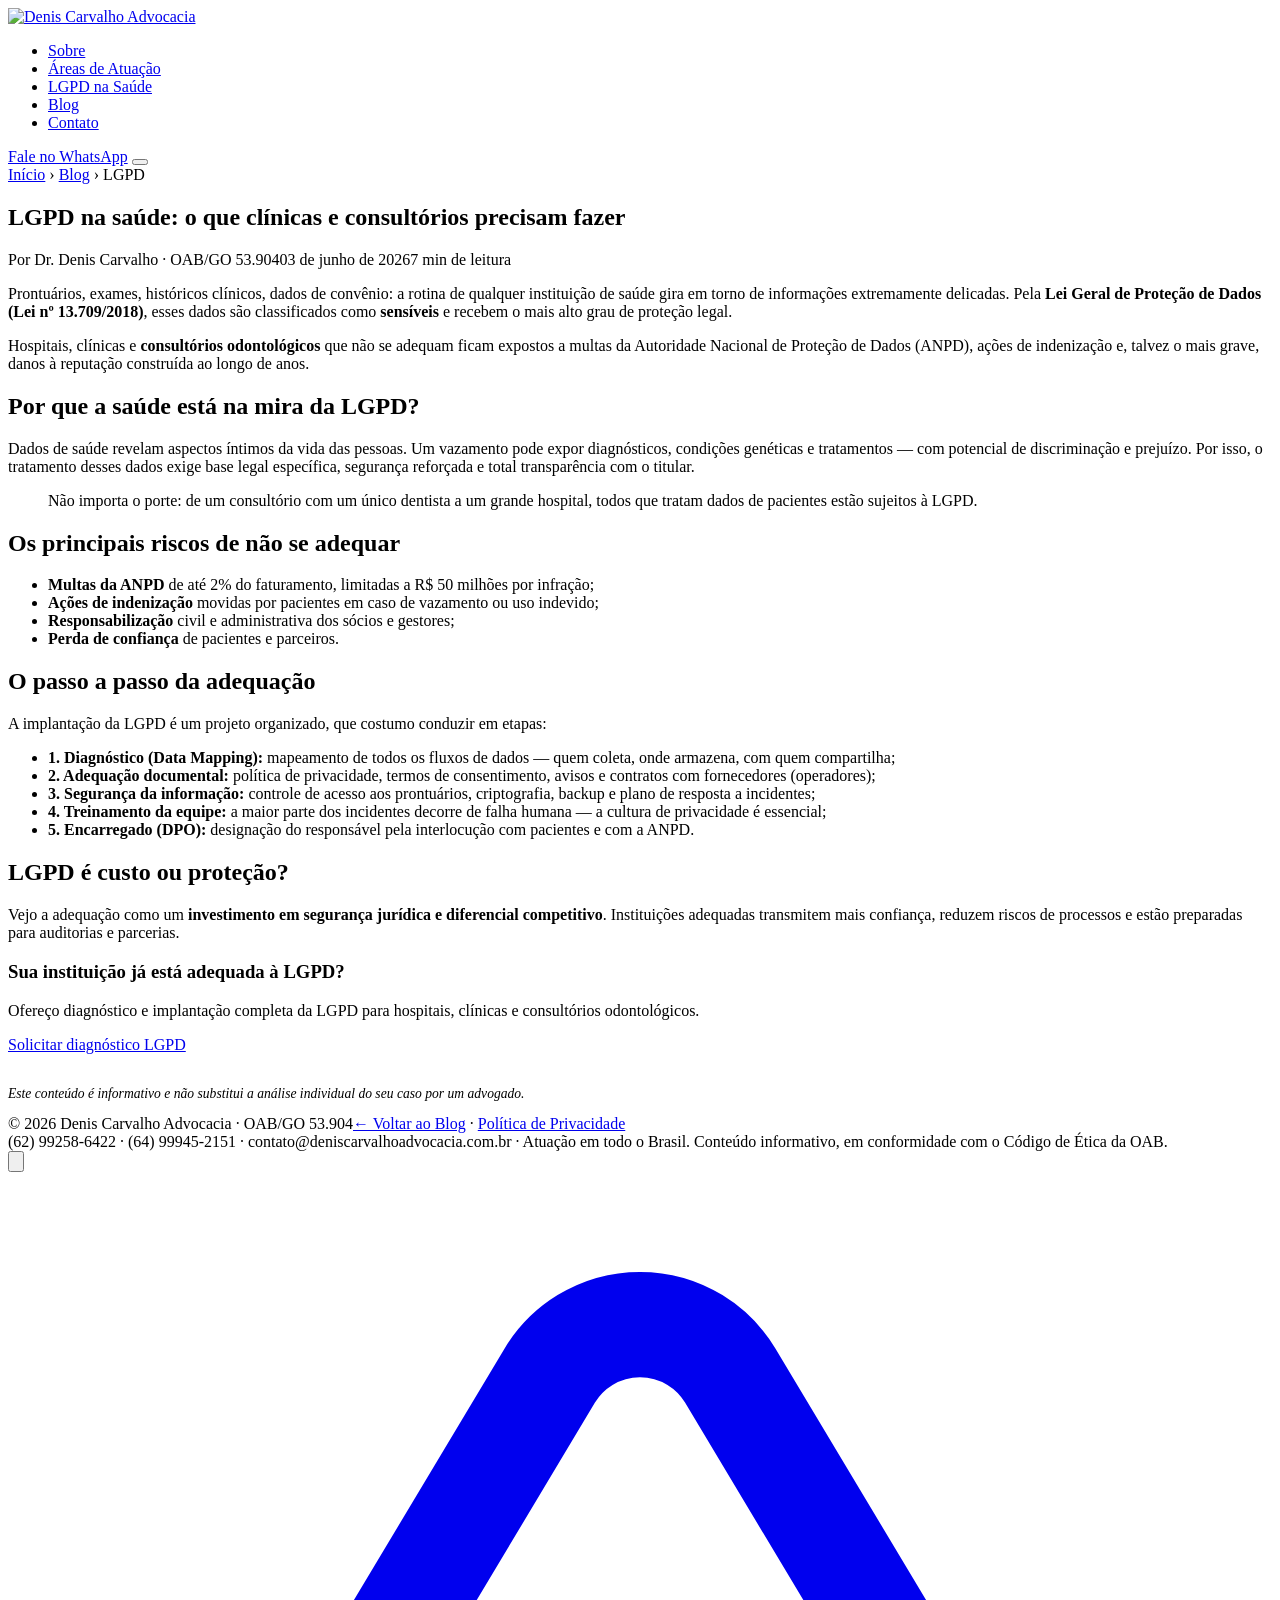
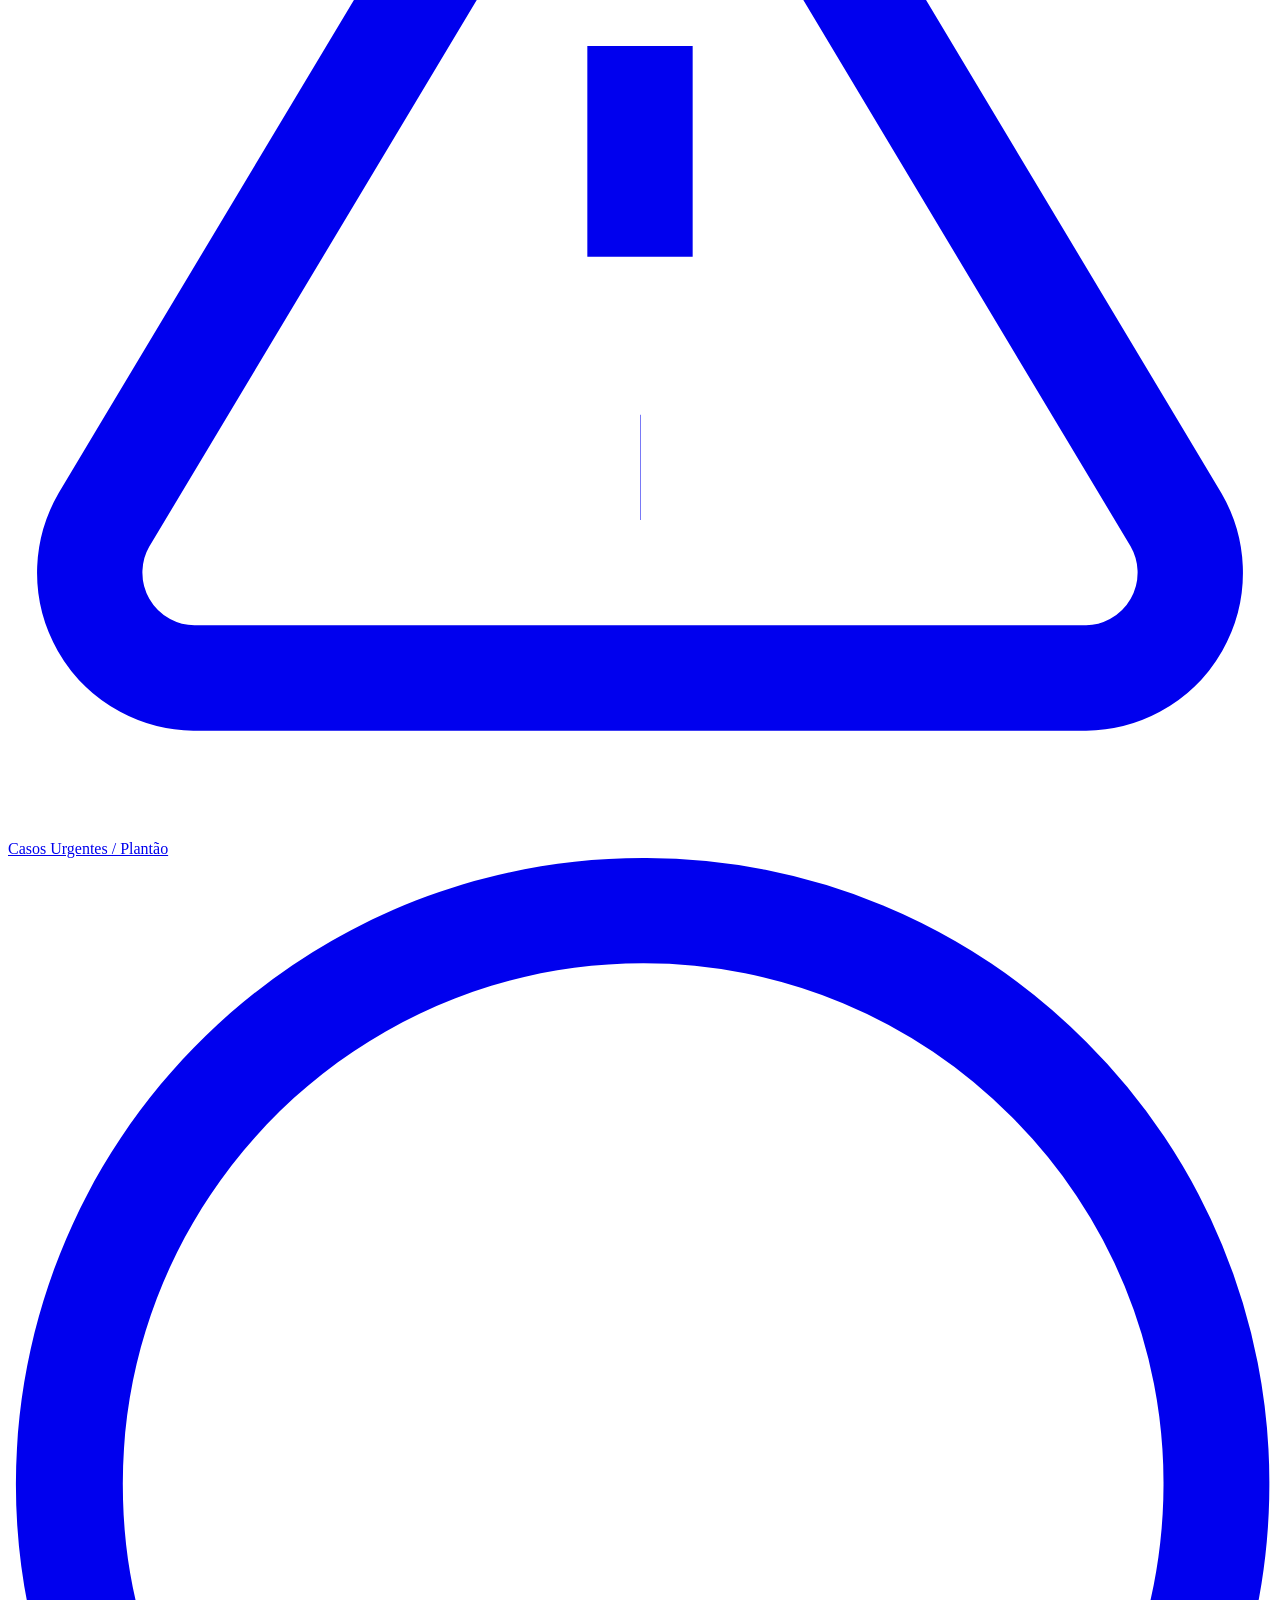
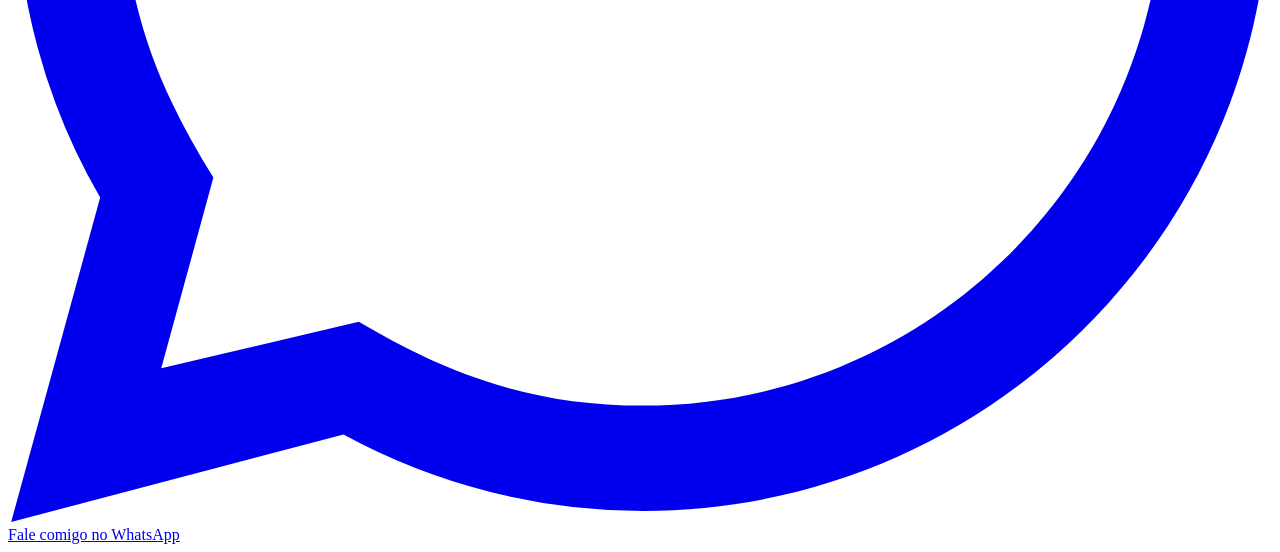
==== artigo-lgpd-saude.html @ 068c06c5 "Add files via upload" ====
<!DOCTYPE html>
<html lang="pt-BR">
<head>
<meta charset="UTF-8">
<meta name="viewport" content="width=device-width, initial-scale=1.0">
<title>LGPD na saúde: o que clínicas e consultórios precisam fazer | Denis Carvalho Advocacia</title>
<meta name="description" content="Guia prático de adequação à LGPD para clínicas, hospitais e consultórios odontológicos: dados sensíveis, riscos, multas da ANPD e o passo a passo da implantação.">
<link rel="icon" type="image/png" href="assets/img/logo.png">
<link rel="preconnect" href="https://fonts.googleapis.com">
<link rel="preconnect" href="https://fonts.gstatic.com" crossorigin>
<link href="https://fonts.googleapis.com/css2?family=Playfair+Display:wght@600;700;800&family=Inter:wght@400;500;600;700&display=swap" rel="stylesheet">
<link rel="stylesheet" href="assets/css/styles.css">
</head>
<body>

<header class="site-header" id="header">
  <div class="container nav">
    <a href="index.html" class="brand">
      <img src="assets/img/logo.png" alt="Denis Carvalho Advocacia">
    </a>
    <nav>
      <ul class="nav-links" id="navLinks">
        <li><a href="index.html#sobre">Sobre</a></li>
        <li><a href="index.html#atuacao">Áreas de Atuação</a></li>
        <li><a href="index.html#lgpd">LGPD na Saúde</a></li>
        <li><a href="blog.html">Blog</a></li>
        <li><a href="index.html#contato">Contato</a></li>
      </ul>
    </nav>
    <div class="nav-cta">
      <a href="https://wa.me/5562992586422?text=Ol%C3%A1%2C%20preciso%20de%20assessoria%20para%20uma%20quest%C3%A3o%20m%C3%A9dica%2C%20pode%20me%20ajudar%3F" target="_blank" rel="noopener" class="btn btn-gold"><span class="btn-text">Fale no WhatsApp</span></a>
      <button class="nav-toggle" id="navToggle" aria-label="Abrir menu"><span></span><span></span><span></span></button>
    </div>
  </div>
</header>

<section class="article-hero">
  <div class="container">
    <div class="crumbs"><a href="index.html">Início</a> › <a href="blog.html">Blog</a> › LGPD</div>
    <h1>LGPD na saúde: o que clínicas e consultórios precisam fazer</h1>
    <div class="meta"><span>Por Dr. Denis Carvalho · OAB/GO 53.904</span><span>03 de junho de 2026</span><span>7 min de leitura</span></div>
  </div>
</section>

<article class="article-body">
  <div class="container">
    <div class="wrap">
      <p>Prontuários, exames, históricos clínicos, dados de convênio: a rotina de qualquer instituição de saúde gira em torno de informações extremamente delicadas. Pela <strong>Lei Geral de Proteção de Dados (Lei nº 13.709/2018)</strong>, esses dados são classificados como <strong>sensíveis</strong> e recebem o mais alto grau de proteção legal.</p>
      <p>Hospitais, clínicas e <strong>consultórios odontológicos</strong> que não se adequam ficam expostos a multas da Autoridade Nacional de Proteção de Dados (ANPD), ações de indenização e, talvez o mais grave, danos à reputação construída ao longo de anos.</p>

      <h2>Por que a saúde está na mira da LGPD?</h2>
      <p>Dados de saúde revelam aspectos íntimos da vida das pessoas. Um vazamento pode expor diagnósticos, condições genéticas e tratamentos — com potencial de discriminação e prejuízo. Por isso, o tratamento desses dados exige base legal específica, segurança reforçada e total transparência com o titular.</p>

      <blockquote>Não importa o porte: de um consultório com um único dentista a um grande hospital, todos que tratam dados de pacientes estão sujeitos à LGPD.</blockquote>

      <h2>Os principais riscos de não se adequar</h2>
      <ul>
        <li><strong>Multas da ANPD</strong> de até 2% do faturamento, limitadas a R$ 50 milhões por infração;</li>
        <li><strong>Ações de indenização</strong> movidas por pacientes em caso de vazamento ou uso indevido;</li>
        <li><strong>Responsabilização</strong> civil e administrativa dos sócios e gestores;</li>
        <li><strong>Perda de confiança</strong> de pacientes e parceiros.</li>
      </ul>

      <h2>O passo a passo da adequação</h2>
      <p>A implantação da LGPD é um projeto organizado, que costumo conduzir em etapas:</p>
      <ul>
        <li><strong>1. Diagnóstico (Data Mapping):</strong> mapeamento de todos os fluxos de dados — quem coleta, onde armazena, com quem compartilha;</li>
        <li><strong>2. Adequação documental:</strong> política de privacidade, termos de consentimento, avisos e contratos com fornecedores (operadores);</li>
        <li><strong>3. Segurança da informação:</strong> controle de acesso aos prontuários, criptografia, backup e plano de resposta a incidentes;</li>
        <li><strong>4. Treinamento da equipe:</strong> a maior parte dos incidentes decorre de falha humana — a cultura de privacidade é essencial;</li>
        <li><strong>5. Encarregado (DPO):</strong> designação do responsável pela interlocução com pacientes e com a ANPD.</li>
      </ul>

      <h2>LGPD é custo ou proteção?</h2>
      <p>Vejo a adequação como um <strong>investimento em segurança jurídica e diferencial competitivo</strong>. Instituições adequadas transmitem mais confiança, reduzem riscos de processos e estão preparadas para auditorias e parcerias.</p>

      <div class="article-cta">
        <h3>Sua instituição já está adequada à LGPD?</h3>
        <p style="color:var(--muted)">Ofereço diagnóstico e implantação completa da LGPD para hospitais, clínicas e consultórios odontológicos.</p>
        <a href="https://wa.me/5562992586422?text=Ol%C3%A1%2C%20gostaria%20de%20um%20diagn%C3%B3stico%20de%20adequa%C3%A7%C3%A3o%20%C3%A0%20LGPD%20para%20minha%20institui%C3%A7%C3%A3o%20de%20sa%C3%BAde." target="_blank" rel="noopener" class="btn btn-gold">Solicitar diagnóstico LGPD</a>
      </div>

      <p style="margin-top:2rem;font-size:.85rem;color:var(--muted)"><em>Este conteúdo é informativo e não substitui a análise individual do seu caso por um advogado.</em></p>
    </div>
  </div>
</article>

<footer class="footer">
  <div class="container">
    <div class="footer-bottom" style="border:none"><div class="container" style="padding:0"><span>© 2026 Denis Carvalho Advocacia · OAB/GO 53.904</span><span><a href="blog.html">← Voltar ao Blog</a> · <a href="privacidade.html">Política de Privacidade</a></span></div></div>
  </div>
  <div class="disclaimer"><div class="container">(62) 99258-6422 · (64) 99945-2151 · contato@deniscarvalhoadvocacia.com.br · Atuação em todo o Brasil. Conteúdo informativo, em conformidade com o Código de Ética da OAB.</div></div>
</footer>

<div class="fab-stack">
  <button class="fab-totop" id="toTop" aria-label="Voltar ao topo"><svg viewBox="0 0 24 24" fill="none" stroke="currentColor" stroke-width="2.5"><path d="M18 15l-6-6-6 6"/></svg></button>
  <a href="https://wa.me/5562992586422?text=%F0%9F%9A%A8%20URGENTE%20-%20Preciso%20de%20atendimento%20imediato%20para%20um%20caso%20urgente%20(liminar%2Fplant%C3%A3o).%20Pode%20me%20ajudar%20agora%3F" target="_blank" rel="noopener" class="fab fab-urgent"><svg viewBox="0 0 24 24" fill="none" stroke="currentColor" stroke-width="2"><path d="M10.29 3.86L1.82 18a2 2 0 001.71 3h16.94a2 2 0 001.71-3L13.71 3.86a2 2 0 00-3.42 0z"/><path d="M12 9v4M12 17h.01"/></svg><span class="fab-label">Casos Urgentes / Plantão</span></a>
  <a href="https://wa.me/5562992586422?text=Ol%C3%A1%2C%20preciso%20de%20assessoria%20para%20uma%20quest%C3%A3o%20m%C3%A9dica%2C%20pode%20me%20ajudar%3F" target="_blank" rel="noopener" class="fab fab-whats"><svg viewBox="0 0 24 24" fill="currentColor"><path d="M.06 24l1.69-6.16a11.86 11.86 0 01-1.6-5.95C.16 5.32 5.5 0 12.06 0a11.8 11.8 0 018.41 3.49 11.8 11.8 0 013.48 8.41c0 6.55-5.34 11.89-11.89 11.89a11.9 11.9 0 01-5.69-1.45L.06 24zm6.6-3.8c1.68.99 3.28 1.59 5.4 1.59 5.44 0 9.87-4.43 9.88-9.88a9.8 9.8 0 00-2.88-6.99A9.82 9.82 0 0012.06 2c-5.45 0-9.88 4.43-9.88 9.88 0 2.2.64 3.85 1.72 5.58l-.99 3.62 3.75-.88z"/></svg><span class="fab-label">Fale comigo no WhatsApp</span></a>
</div>

<script src="assets/js/main.js"></script>
</body>
</html>
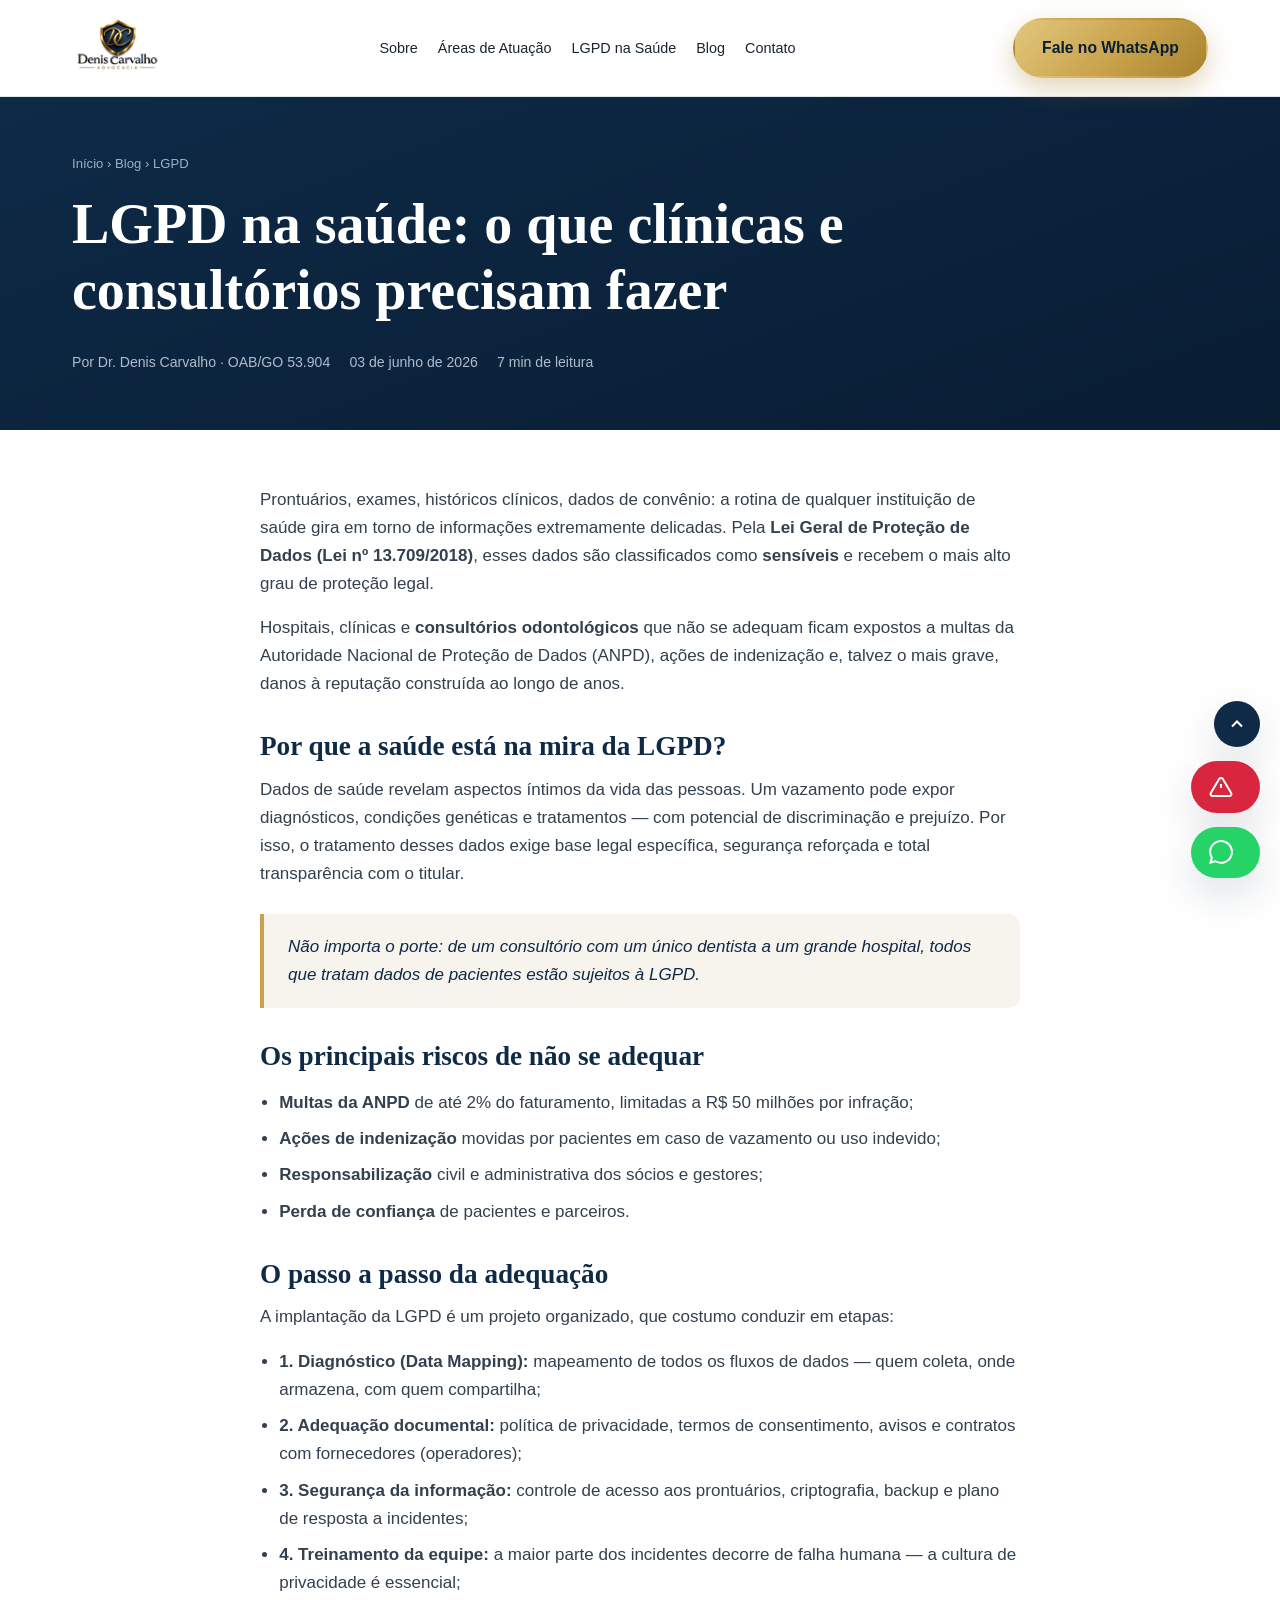
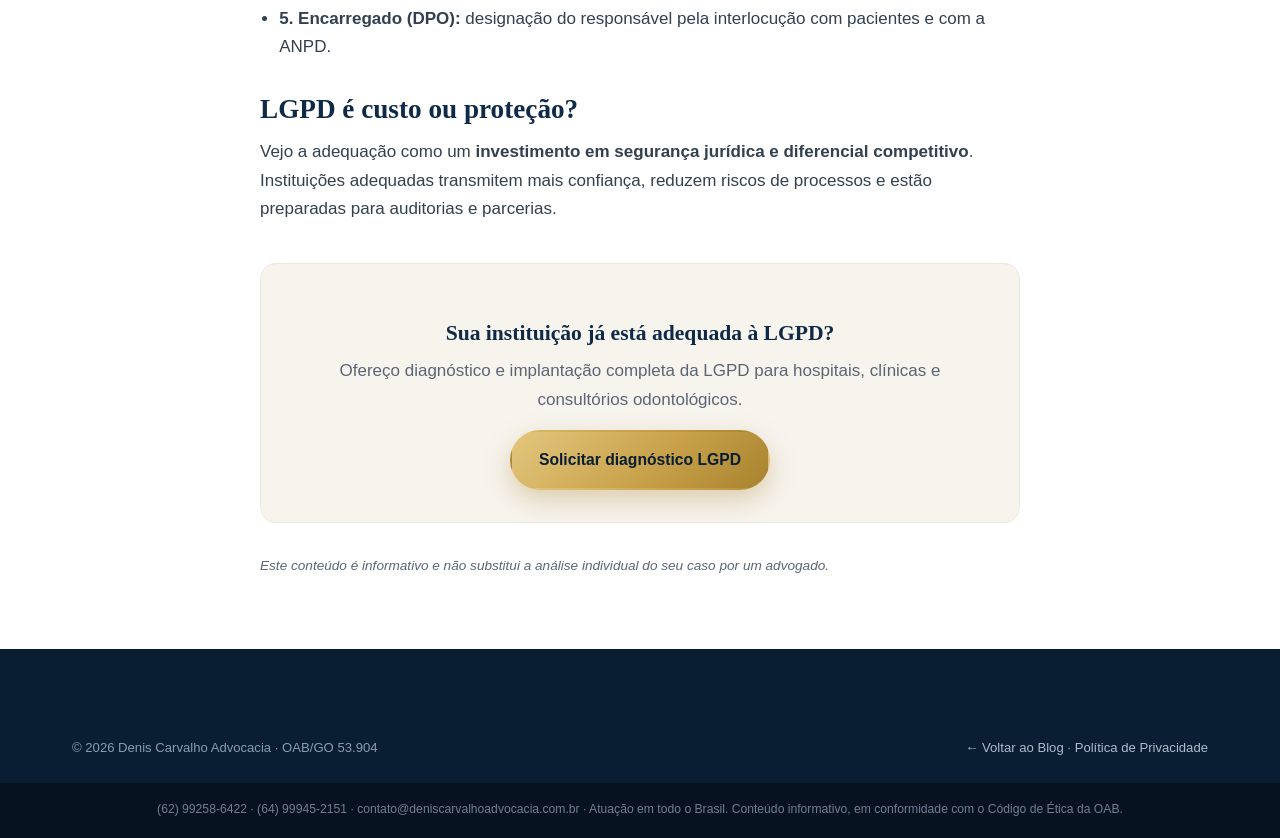
==== commit 013fd183: "fix: corrige favicon (escudo DC quadrado) em todas as paginas Substitui o favicon que usava logo.png" ====
--- a/artigo-lgpd-saude.html
+++ b/artigo-lgpd-saude.html
@@ -5,7 +5,9 @@
 <meta name="viewport" content="width=device-width, initial-scale=1.0">
 <title>LGPD na saúde: o que clínicas e consultórios precisam fazer | Denis Carvalho Advocacia</title>
 <meta name="description" content="Guia prático de adequação à LGPD para clínicas, hospitais e consultórios odontológicos: dados sensíveis, riscos, multas da ANPD e o passo a passo da implantação.">
-<link rel="icon" type="image/png" href="assets/img/logo.png">
+<link rel="icon" type="image/svg+xml" href="assets/img/favicon.svg">
+<link rel="icon" type="image/png" sizes="any" href="assets/img/favicon.png">
+<link rel="apple-touch-icon" href="assets/img/favicon.png">
 <link rel="preconnect" href="https://fonts.googleapis.com">
 <link rel="preconnect" href="https://fonts.gstatic.com" crossorigin>
 <link href="https://fonts.googleapis.com/css2?family=Playfair+Display:wght@600;700;800&family=Inter:wght@400;500;600;700&display=swap" rel="stylesheet">
--- a/assets/css/styles.css
+++ b/assets/css/styles.css
@@ -0,0 +1,429 @@
+/* ===================================================================
+   Denis Carvalho Advocacia — Direito Médico e da Saúde
+   Identidade visual: Azul-marinho (#0E2A47) + Dourado (#C9A24B)
+   =================================================================== */
+
+:root{
+  --navy:#0E2A47;
+  --navy-deep:#091d33;
+  --navy-soft:#13355a;
+  --gold:#C9A24B;
+  --gold-light:#E3C77E;
+  --gold-deep:#A9822F;
+  --cream:#F7F4EE;
+  --cream-2:#EFE9DD;
+  --ink:#1A2433;
+  --muted:#5B6675;
+  --line:#E4E7EC;
+  --white:#ffffff;
+  --whats:#25D366;
+  --whats-deep:#128C7E;
+  --urgent:#D7263D;
+  --radius:16px;
+  --radius-sm:10px;
+  --shadow-sm:0 4px 14px rgba(14,42,71,.08);
+  --shadow:0 16px 40px rgba(14,42,71,.14);
+  --shadow-lg:0 30px 70px rgba(9,29,51,.28);
+  --maxw:1180px;
+  --serif:'Playfair Display',Georgia,serif;
+  --sans:'Inter',-apple-system,'Segoe UI',Roboto,Arial,sans-serif;
+}
+
+*{box-sizing:border-box}
+html{scroll-behavior:smooth}
+body{
+  margin:0;
+  font-family:var(--sans);
+  color:var(--ink);
+  background:var(--white);
+  line-height:1.65;
+  font-size:17px;
+  -webkit-font-smoothing:antialiased;
+  overflow-x:hidden;
+}
+img{max-width:100%;display:block}
+a{color:inherit;text-decoration:none}
+h1,h2,h3,h4{font-family:var(--serif);font-weight:700;line-height:1.18;color:var(--navy);margin:0 0 .5em}
+h1{font-size:clamp(2.1rem,4.6vw,3.5rem)}
+h2{font-size:clamp(1.8rem,3.4vw,2.6rem)}
+h3{font-size:1.35rem}
+p{margin:0 0 1rem}
+.container{max-width:var(--maxw);margin:0 auto;padding:0 22px}
+section{position:relative}
+
+/* ---------- Utilities ---------- */
+.eyebrow{
+  display:inline-flex;align-items:center;gap:.55rem;
+  font-family:var(--sans);font-weight:600;font-size:.78rem;letter-spacing:.18em;
+  text-transform:uppercase;color:var(--gold-deep);margin-bottom:1rem;
+}
+.eyebrow::before{content:"";width:34px;height:2px;background:var(--gold)}
+.eyebrow.center{justify-content:center}
+.section-head{max-width:720px;margin:0 auto 3rem}
+.section-head.center{text-align:center}
+.section-head p{color:var(--muted);font-size:1.08rem}
+.lead{font-size:1.15rem;color:var(--muted)}
+.gold-text{color:var(--gold-deep)}
+
+.btn{
+  display:inline-flex;align-items:center;justify-content:center;gap:.55rem;
+  font-family:var(--sans);font-weight:600;font-size:.98rem;
+  padding:.95rem 1.7rem;border-radius:999px;cursor:pointer;border:2px solid transparent;
+  transition:transform .2s ease,box-shadow .2s ease,background .2s ease,color .2s ease;
+  white-space:nowrap;
+}
+.btn svg{width:18px;height:18px}
+.btn-gold{background:linear-gradient(135deg,var(--gold-light),var(--gold) 55%,var(--gold-deep));color:var(--navy-deep);box-shadow:0 10px 26px rgba(169,130,47,.34)}
+.btn-gold:hover{transform:translateY(-3px);box-shadow:0 16px 34px rgba(169,130,47,.45)}
+.btn-navy{background:var(--navy);color:#fff}
+.btn-navy:hover{transform:translateY(-3px);background:var(--navy-soft)}
+.btn-ghost{background:transparent;border-color:rgba(255,255,255,.5);color:#fff}
+.btn-ghost:hover{border-color:var(--gold);color:var(--gold-light)}
+.btn-outline{background:transparent;border-color:var(--navy);color:var(--navy)}
+.btn-outline:hover{background:var(--navy);color:#fff}
+.btn-whats{background:var(--whats);color:#fff;box-shadow:0 10px 26px rgba(37,211,102,.32)}
+.btn-whats:hover{transform:translateY(-3px);background:#1ebe5a}
+.btn-block{width:100%}
+
+/* ---------- Top utility bar ---------- */
+.topbar{background:var(--navy-deep);color:#cdd7e3;font-size:.82rem}
+.topbar .container{display:flex;justify-content:space-between;align-items:center;gap:1rem;min-height:42px;flex-wrap:wrap}
+.topbar a{color:#cdd7e3;transition:color .2s}
+.topbar a:hover{color:var(--gold-light)}
+.topbar .tb-left{display:flex;gap:1.4rem;flex-wrap:wrap;align-items:center}
+.topbar .tb-item{display:inline-flex;gap:.45rem;align-items:center}
+.topbar .tb-social{display:flex;gap:.9rem;align-items:center}
+.topbar svg{width:15px;height:15px;opacity:.85}
+
+/* ---------- Header / Nav ---------- */
+.site-header{position:sticky;top:0;z-index:900;background:rgba(255,255,255,.92);backdrop-filter:blur(10px);border-bottom:1px solid var(--line);transition:box-shadow .3s}
+.site-header.scrolled{box-shadow:var(--shadow-sm)}
+.nav{display:flex;align-items:center;justify-content:space-between;gap:1.3rem;min-height:96px}
+.brand{display:flex;align-items:center;gap:.7rem;flex-shrink:0}
+.brand img{height:60px;width:auto;flex-shrink:0}
+.brand .brand-txt{display:flex;flex-direction:column;line-height:1.05}
+.brand .brand-name{font-family:var(--serif);font-weight:700;color:var(--navy);font-size:1.15rem}
+.brand .brand-sub{font-size:.62rem;letter-spacing:.22em;text-transform:uppercase;color:var(--gold-deep);font-weight:600}
+.nav-links{display:flex;align-items:center;gap:1.25rem;list-style:none;margin:0;padding:0}
+.nav-links a{font-size:.9rem;font-weight:500;color:var(--ink);position:relative;padding:.3rem 0;white-space:nowrap}
+.nav-links a::after{content:"";position:absolute;left:0;bottom:-2px;width:0;height:2px;background:var(--gold);transition:width .25s}
+.nav-links a:hover::after{width:100%}
+.nav-cta{display:flex;align-items:center;gap:.7rem;flex-shrink:0}
+.nav-toggle{display:none;background:none;border:none;cursor:pointer;padding:6px;flex-direction:column;gap:5px}
+.nav-toggle span{width:26px;height:2.5px;background:var(--navy);border-radius:2px;transition:.3s}
+.nav-toggle.open span:nth-child(1){transform:translateY(7.5px) rotate(45deg)}
+.nav-toggle.open span:nth-child(2){opacity:0}
+.nav-toggle.open span:nth-child(3){transform:translateY(-7.5px) rotate(-45deg)}
+
+/* ---------- Hero ---------- */
+.hero{background:url("../img/hero-bg.jpg") center/cover no-repeat,var(--navy-deep);color:#eaf0f7;overflow:hidden;position:relative}
+.hero::before{content:"";position:absolute;inset:0;background:radial-gradient(1100px 600px at 82% -10%,rgba(201,162,75,.20),transparent 60%),linear-gradient(100deg,rgba(9,29,51,.96) 0%,rgba(11,33,56,.90) 42%,rgba(14,42,71,.62) 100%);z-index:0;pointer-events:none}
+.hero::after{content:"";position:absolute;inset:0;z-index:1;background-image:url("data:image/svg+xml,%3Csvg xmlns='http://www.w3.org/2000/svg' width='60' height='60'%3E%3Cpath d='M0 59h60' stroke='%23ffffff' stroke-opacity='0.04' stroke-width='1'/%3E%3Cpath d='M59 0v60' stroke='%23ffffff' stroke-opacity='0.04'/%3E%3C/svg%3E");pointer-events:none}
+.hero .container{display:grid;grid-template-columns:1.15fr .85fr;gap:3rem;align-items:center;padding-top:4.5rem;padding-bottom:4.5rem;position:relative;z-index:2}
+.hero h1{color:#fff}
+.hero h1 .hl{color:var(--gold-light)}
+.hero .eyebrow{color:var(--gold-light)}
+.hero .eyebrow::before{background:var(--gold-light)}
+.hero p.lead{color:#c7d3e1;max-width:560px}
+.hero-cta{display:flex;gap:1rem;flex-wrap:wrap;margin-top:1.8rem}
+.hero-badges{display:flex;gap:1.6rem;flex-wrap:wrap;margin-top:2.4rem;padding-top:1.8rem;border-top:1px solid rgba(255,255,255,.12)}
+.hero-badge{display:flex;flex-direction:column}
+.hero-badge .n{font-family:var(--serif);font-size:1.6rem;color:var(--gold-light);font-weight:700}
+.hero-badge .l{font-size:.82rem;color:#aebccd}
+.hero-figure{position:relative}
+.hero-figure .photo{position:relative;border-radius:20px;overflow:hidden;box-shadow:var(--shadow-lg);border:1px solid rgba(201,162,75,.35)}
+.hero-figure .photo img{width:100%;aspect-ratio:1/1;object-fit:cover}
+.hero-figure .photo::after{content:"";position:absolute;inset:0;background:linear-gradient(180deg,transparent 55%,rgba(9,29,51,.55))}
+.hero-namecard{position:absolute;left:-18px;bottom:18px;background:rgba(255,255,255,.96);color:var(--navy);border-radius:14px;padding:.85rem 1.15rem;box-shadow:var(--shadow);border-left:4px solid var(--gold);max-width:240px}
+.hero-namecard strong{display:block;font-family:var(--serif);font-size:1.05rem}
+.hero-namecard span{font-size:.78rem;color:var(--muted)}
+.hero-figure .ribbon{position:absolute;top:18px;right:-10px;background:linear-gradient(135deg,var(--gold-light),var(--gold-deep));color:var(--navy-deep);font-size:.72rem;font-weight:700;letter-spacing:.08em;text-transform:uppercase;padding:.5rem .85rem;border-radius:8px;box-shadow:var(--shadow)}
+
+/* ---------- Hero visual (sem foto) ---------- */
+.hero-visual{position:relative;background:linear-gradient(160deg,rgba(255,255,255,.10),rgba(255,255,255,.03));border:1px solid rgba(201,162,75,.45);border-radius:22px;padding:2.4rem 2.2rem;box-shadow:var(--shadow-lg);backdrop-filter:blur(4px)}
+.hv-emblem{width:108px;height:108px;margin:.4rem auto 1.5rem;border-radius:50%;display:grid;place-items:center;background:radial-gradient(circle at 50% 32%,#16365a,var(--navy-deep));border:2px solid var(--gold);box-shadow:0 0 0 7px rgba(201,162,75,.12),var(--shadow);position:relative}
+.hv-emblem>svg{width:54px;height:54px;color:var(--gold-light)}
+.hv-emblem .cross{position:absolute;bottom:-4px;right:-4px;width:38px;height:38px;border-radius:50%;background:linear-gradient(135deg,var(--gold-light),var(--gold-deep));display:grid;place-items:center;box-shadow:var(--shadow-sm);border:2px solid var(--navy-deep)}
+.hv-emblem .cross svg{width:20px;height:20px;color:var(--navy-deep)}
+.hv-title{font-family:var(--serif);color:#fff;font-size:1.4rem;margin:0 0 1.2rem;text-align:center;line-height:1.25}
+.hv-title span{color:var(--gold-light)}
+.hv-list{list-style:none;margin:0 0 1.5rem;padding:0;display:grid;gap:.75rem}
+.hv-list li{display:flex;gap:.7rem;align-items:flex-start;color:#dbe5f0;font-size:.96rem}
+.hv-list li svg{width:22px;height:22px;color:var(--gold-light);flex:0 0 auto;margin-top:1px}
+.hv-quote{border-top:1px solid rgba(255,255,255,.14);margin-top:1.4rem;padding-top:1.4rem;text-align:center}
+.hv-quote .q{font-family:var(--serif);font-style:italic;color:var(--gold-light);font-size:1.08rem;display:block;line-height:1.4}
+.hv-quote .s{font-size:.78rem;letter-spacing:.16em;text-transform:uppercase;color:#9fb0c4;display:block;margin-top:.55rem}
+
+/* ---------- Para quem atendemos (audience) ---------- */
+.audience{padding:5.5rem 0;background:var(--cream)}
+.aud-grid{display:grid;grid-template-columns:repeat(6,1fr);gap:1.1rem}
+.aud-card{position:relative;border-radius:var(--radius);overflow:hidden;min-height:230px;display:flex;flex-direction:column;justify-content:flex-end;padding:1.3rem 1.1rem;color:#fff;text-decoration:none;box-shadow:var(--shadow-sm);transition:transform .25s,box-shadow .25s}
+.aud-card::before{content:"";position:absolute;inset:0;background:linear-gradient(160deg,#16385c,var(--navy-deep));z-index:0}
+.aud-card::after{content:"";position:absolute;inset:0;background:linear-gradient(180deg,transparent 30%,rgba(9,29,51,.85));z-index:1}
+.aud-card:hover{transform:translateY(-6px);box-shadow:var(--shadow)}
+.aud-card .aud-ic{position:relative;z-index:2;align-self:flex-start;width:48px;height:48px;border-radius:12px;background:linear-gradient(135deg,rgba(201,162,75,.28),rgba(201,162,75,.08));display:grid;place-items:center;margin-bottom:auto}
+.aud-card .aud-ic svg{width:26px;height:26px;color:var(--gold-light)}
+.aud-card h3{position:relative;z-index:2;color:#fff;font-size:1.12rem;margin:.9rem 0 .2rem}
+.aud-card p{position:relative;z-index:2;color:#c4d2e2;font-size:.82rem;margin:0}
+.aud-card .aud-go{position:relative;z-index:2;display:inline-flex;align-items:center;gap:.35rem;color:var(--gold-light);font-size:.8rem;font-weight:600;margin-top:.6rem}
+.aud-card .aud-go svg{width:14px;height:14px;transition:transform .2s}
+.aud-card:hover .aud-go svg{transform:translateX(4px)}
+.aud-card.alt::before{background:linear-gradient(160deg,#1c5a6e,var(--navy-deep))}
+
+/* ---------- Trust strip ---------- */
+.trust{background:var(--cream);border-bottom:1px solid var(--cream-2)}
+.trust .container{display:flex;flex-wrap:wrap;justify-content:space-between;gap:1.2rem;padding-top:1.4rem;padding-bottom:1.4rem}
+.trust-item{display:flex;align-items:center;gap:.7rem;color:var(--navy);font-weight:600;font-size:.95rem}
+.trust-item svg{width:24px;height:24px;color:var(--gold-deep);flex:0 0 auto}
+
+/* ---------- Sobre ---------- */
+.about{padding:5.5rem 0}
+.about .grid{display:grid;grid-template-columns:.9fr 1.1fr;gap:3.2rem;align-items:center}
+.about-figure{position:relative}
+.about-figure img{border-radius:20px;box-shadow:var(--shadow);width:100%;object-fit:cover}
+.about-figure .badge-oab{position:absolute;right:-14px;bottom:-14px;background:var(--navy);color:#fff;border-radius:14px;padding:1rem 1.3rem;box-shadow:var(--shadow);text-align:center;border:2px solid var(--gold)}
+.about-figure .badge-oab strong{font-family:var(--serif);display:block;color:var(--gold-light);font-size:1.4rem}
+.about-figure .badge-oab span{font-size:.74rem;letter-spacing:.12em;text-transform:uppercase}
+.signature{display:flex;align-items:center;gap:1rem;margin-top:1.6rem;flex-wrap:wrap}
+.sig-name{font-family:var(--serif);font-size:1.3rem;color:var(--navy)}
+.sig-role{font-size:.85rem;color:var(--muted)}
+.checklist{list-style:none;margin:1.4rem 0;padding:0;display:grid;grid-template-columns:1fr 1fr;gap:.7rem 1.4rem}
+.checklist li{display:flex;gap:.6rem;align-items:flex-start;font-size:.96rem}
+.checklist li svg{width:20px;height:20px;color:var(--gold-deep);flex:0 0 auto;margin-top:2px}
+
+/* ---------- Áreas de atuação ---------- */
+.areas{padding:5.5rem 0;background:var(--cream)}
+.cards{display:grid;grid-template-columns:repeat(3,1fr);gap:1.5rem}
+.card{background:#fff;border-radius:var(--radius);padding:2rem 1.7rem;box-shadow:var(--shadow-sm);border:1px solid var(--line);transition:transform .25s,box-shadow .25s,border-color .25s;position:relative;overflow:hidden}
+.card::before{content:"";position:absolute;top:0;left:0;width:100%;height:4px;background:linear-gradient(90deg,var(--gold-light),var(--gold-deep));transform:scaleX(0);transform-origin:left;transition:transform .3s}
+.card:hover{transform:translateY(-6px);box-shadow:var(--shadow);border-color:transparent}
+.card:hover::before{transform:scaleX(1)}
+.card .ic{width:54px;height:54px;border-radius:14px;display:grid;place-items:center;background:linear-gradient(135deg,rgba(201,162,75,.18),rgba(201,162,75,.05));margin-bottom:1.1rem}
+.card .ic svg{width:28px;height:28px;color:var(--gold-deep)}
+.card h3{margin-bottom:.5rem}
+.card p{color:var(--muted);font-size:.95rem;margin-bottom:0}
+
+/* ---------- LGPD destaque ---------- */
+.lgpd{padding:5.5rem 0;background:linear-gradient(160deg,var(--navy) 0%,var(--navy-deep) 100%);color:#e7eef6;position:relative;overflow:hidden}
+.lgpd::before{content:"";position:absolute;width:520px;height:520px;border-radius:50%;background:radial-gradient(circle,rgba(201,162,75,.16),transparent 70%);top:-160px;right:-120px}
+.lgpd .grid{display:grid;grid-template-columns:1fr 1fr;gap:3rem;align-items:center;position:relative;z-index:2}
+.lgpd h2{color:#fff}
+.lgpd .eyebrow{color:var(--gold-light)}
+.lgpd .eyebrow::before{background:var(--gold-light)}
+.lgpd p{color:#c2d0e0}
+.lgpd-targets{display:flex;gap:1rem;flex-wrap:wrap;margin:1.6rem 0}
+.lgpd-target{display:flex;align-items:center;gap:.6rem;background:rgba(255,255,255,.06);border:1px solid rgba(255,255,255,.12);padding:.6rem 1rem;border-radius:999px;font-size:.9rem}
+.lgpd-target svg{width:18px;height:18px;color:var(--gold-light)}
+.lgpd-panel{background:rgba(255,255,255,.05);border:1px solid rgba(201,162,75,.28);border-radius:var(--radius);padding:2rem}
+.lgpd-step{display:flex;gap:1rem;padding:1rem 0;border-bottom:1px solid rgba(255,255,255,.1)}
+.lgpd-step:last-child{border-bottom:none}
+.lgpd-step .num{flex:0 0 auto;width:40px;height:40px;border-radius:50%;background:linear-gradient(135deg,var(--gold-light),var(--gold-deep));color:var(--navy-deep);display:grid;place-items:center;font-weight:700;font-family:var(--serif)}
+.lgpd-step h4{color:#fff;margin:.15rem 0 .25rem;font-family:var(--sans);font-size:1.02rem}
+.lgpd-step p{margin:0;font-size:.9rem;color:#aebccd}
+
+/* ---------- Nichos / sites ---------- */
+.niches{padding:5.5rem 0}
+.niche-grid{display:grid;grid-template-columns:1fr 1fr;gap:1.8rem}
+.niche{border-radius:var(--radius);padding:2.4rem;color:#fff;position:relative;overflow:hidden;min-height:230px;display:flex;flex-direction:column;justify-content:flex-end;box-shadow:var(--shadow-sm)}
+.niche.saude{background:linear-gradient(140deg,#0E2A47,#1c5a8a)}
+.niche.odonto{background:linear-gradient(140deg,#0E2A47,#2a7d7d)}
+.niche .tag{font-size:.74rem;letter-spacing:.16em;text-transform:uppercase;color:var(--gold-light);font-weight:700;margin-bottom:.4rem}
+.niche h3{color:#fff;font-size:1.5rem}
+.niche p{color:#d4dde7;font-size:.95rem}
+.niche a.niche-link{display:inline-flex;align-items:center;gap:.45rem;color:var(--gold-light);font-weight:600;font-size:.92rem;margin-top:.4rem}
+.niche a.niche-link svg{width:16px;height:16px;transition:transform .2s}
+.niche:hover a.niche-link svg{transform:translateX(4px)}
+.niche .nico-ic{position:absolute;top:1.6rem;right:1.6rem;opacity:.16}
+.niche .nico-ic svg{width:90px;height:90px}
+
+/* ---------- Processo ---------- */
+.process{padding:5.5rem 0;background:var(--cream)}
+.steps{display:grid;grid-template-columns:repeat(4,1fr);gap:1.4rem;counter-reset:step}
+.step{background:#fff;border-radius:var(--radius);padding:2rem 1.5rem;box-shadow:var(--shadow-sm);position:relative}
+.step .sn{font-family:var(--serif);font-size:2.4rem;color:var(--gold);font-weight:700;line-height:1}
+.step h4{margin:.6rem 0 .4rem;font-family:var(--sans);font-size:1.05rem}
+.step p{color:var(--muted);font-size:.9rem;margin:0}
+
+/* ---------- Blog ---------- */
+.blog{padding:5.5rem 0}
+.blog-head{display:flex;justify-content:space-between;align-items:flex-end;gap:1rem;flex-wrap:wrap;margin-bottom:2.6rem}
+.posts{display:grid;grid-template-columns:repeat(3,1fr);gap:1.8rem}
+.post{background:#fff;border-radius:var(--radius);overflow:hidden;box-shadow:var(--shadow-sm);border:1px solid var(--line);display:flex;flex-direction:column;transition:transform .25s,box-shadow .25s}
+.post:hover{transform:translateY(-6px);box-shadow:var(--shadow)}
+.post .thumb{height:180px;background:var(--navy);position:relative;overflow:hidden;display:grid;place-items:center}
+.post .thumb.g1{background:linear-gradient(140deg,#0E2A47,#1c5a8a)}
+.post .thumb.g2{background:linear-gradient(140deg,#0E2A47,#2a7d7d)}
+.post .thumb.g3{background:linear-gradient(140deg,#13355a,#A9822F)}
+.post .thumb svg{width:60px;height:60px;color:rgba(255,255,255,.35)}
+.post .cat{position:absolute;top:12px;left:12px;background:var(--gold);color:var(--navy-deep);font-size:.7rem;font-weight:700;letter-spacing:.06em;text-transform:uppercase;padding:.32rem .7rem;border-radius:6px}
+.post .body{padding:1.5rem;display:flex;flex-direction:column;flex:1}
+.post .date{font-size:.78rem;color:var(--muted);margin-bottom:.5rem}
+.post h3{font-size:1.18rem;margin-bottom:.5rem}
+.post p{color:var(--muted);font-size:.92rem;flex:1}
+.post .more{color:var(--gold-deep);font-weight:600;font-size:.9rem;display:inline-flex;align-items:center;gap:.4rem;margin-top:.4rem}
+.post .more svg{width:15px;height:15px;transition:transform .2s}
+.post:hover .more svg{transform:translateX(4px)}
+
+/* ---------- FAQ ---------- */
+.faq{padding:5.5rem 0;background:var(--cream)}
+.faq-wrap{max-width:840px;margin:0 auto}
+.faq-item{background:#fff;border:1px solid var(--line);border-radius:var(--radius-sm);margin-bottom:1rem;overflow:hidden;transition:box-shadow .25s,border-color .25s}
+.faq-item.active{box-shadow:var(--shadow-sm);border-color:var(--gold)}
+.faq-q{width:100%;text-align:left;background:none;border:none;cursor:pointer;padding:1.25rem 1.5rem;display:flex;justify-content:space-between;align-items:center;gap:1rem;font-family:var(--serif);font-size:1.08rem;color:var(--navy);font-weight:600}
+.faq-q .pm{flex:0 0 auto;width:28px;height:28px;border-radius:50%;background:var(--cream);display:grid;place-items:center;transition:.3s;color:var(--gold-deep)}
+.faq-item.active .faq-q .pm{background:var(--gold);color:#fff;transform:rotate(180deg)}
+.faq-q .pm svg{width:16px;height:16px}
+.faq-a{max-height:0;overflow:hidden;transition:max-height .35s ease}
+.faq-a .inner{padding:0 1.5rem 1.4rem;color:var(--muted);font-size:.97rem}
+
+/* ---------- CTA band ---------- */
+.cta-band{padding:4.5rem 0;background:linear-gradient(120deg,var(--gold-deep),var(--gold) 60%,var(--gold-light));color:var(--navy-deep);text-align:center}
+.cta-band h2{color:var(--navy-deep)}
+.cta-band p{color:#3c3015;max-width:620px;margin:0 auto 1.8rem;font-weight:500}
+.cta-band .btn-navy{box-shadow:0 12px 30px rgba(9,29,51,.3)}
+
+/* ---------- Contato ---------- */
+.contact{padding:5.5rem 0}
+.contact .grid{display:grid;grid-template-columns:1fr 1fr;gap:3rem}
+.contact-info .ci-item{display:flex;gap:1rem;align-items:flex-start;margin-bottom:1.4rem}
+.contact-info .ci-item .ic{flex:0 0 auto;width:46px;height:46px;border-radius:12px;background:var(--cream);display:grid;place-items:center;color:var(--gold-deep)}
+.contact-info .ci-item .ic svg{width:22px;height:22px}
+.contact-info .ci-item strong{display:block;color:var(--navy)}
+.contact-info .ci-item a,.contact-info .ci-item span{color:var(--muted);font-size:.95rem}
+.contact-info .ci-item a:hover{color:var(--gold-deep)}
+.form{background:var(--cream);border-radius:var(--radius);padding:2.2rem;border:1px solid var(--cream-2)}
+.form h3{margin-bottom:1.2rem}
+.field{margin-bottom:1rem}
+.field label{display:block;font-size:.85rem;font-weight:600;color:var(--navy);margin-bottom:.35rem}
+.field input,.field select,.field textarea{width:100%;padding:.8rem 1rem;border:1px solid var(--line);border-radius:10px;font-family:inherit;font-size:.95rem;background:#fff;color:var(--ink);transition:border-color .2s,box-shadow .2s}
+.field input:focus,.field select:focus,.field textarea:focus{outline:none;border-color:var(--gold);box-shadow:0 0 0 3px rgba(201,162,75,.18)}
+.field textarea{resize:vertical;min-height:110px}
+.form .consent{display:flex;gap:.6rem;align-items:flex-start;font-size:.82rem;color:var(--muted);margin:.4rem 0 1.1rem}
+.form .consent input{width:auto;margin-top:3px}
+
+/* ---------- Footer ---------- */
+.footer{background:var(--navy-deep);color:#aebccd;padding:4rem 0 0}
+.footer .grid{display:grid;grid-template-columns:1.5fr 1fr 1fr 1.2fr;gap:2.4rem;padding-bottom:3rem}
+.footer h4{color:#fff;font-family:var(--sans);font-size:.92rem;letter-spacing:.1em;text-transform:uppercase;margin-bottom:1.2rem}
+.footer .f-brand img{height:84px;width:auto;border-radius:12px;margin-bottom:1rem;background:linear-gradient(135deg,#ffffff,#f3eee3);padding:10px 16px;box-shadow:var(--shadow-sm)}
+.footer .f-brand p{font-size:.92rem;color:#9fb0c4}
+.footer ul{list-style:none;margin:0;padding:0}
+.footer ul li{margin-bottom:.6rem}
+.footer ul li a{font-size:.92rem;color:#aebccd;transition:color .2s}
+.footer ul li a:hover{color:var(--gold-light)}
+.footer .f-contact .fc{display:flex;gap:.6rem;align-items:flex-start;margin-bottom:.9rem;font-size:.92rem}
+.footer .f-contact .fc svg{width:18px;height:18px;color:var(--gold-light);flex:0 0 auto;margin-top:2px}
+.footer .f-social{display:flex;gap:.7rem;margin-top:1rem}
+.footer .f-social a{width:40px;height:40px;border-radius:10px;background:rgba(255,255,255,.07);display:grid;place-items:center;transition:.25s}
+.footer .f-social a:hover{background:var(--gold);color:var(--navy-deep);transform:translateY(-3px)}
+.footer .f-social svg{width:20px;height:20px}
+.footer-bottom{border-top:1px solid rgba(255,255,255,.1);padding:1.5rem 0;font-size:.82rem;color:#8a9cb0}
+.footer-bottom .container{display:flex;justify-content:space-between;gap:1rem;flex-wrap:wrap;align-items:center}
+.footer-bottom a{color:#aebccd}
+.footer-bottom a:hover{color:var(--gold-light)}
+.disclaimer{background:#06121f;color:#6f8094;font-size:.76rem;padding:1.1rem 0;text-align:center;line-height:1.6}
+
+/* ===================================================================
+   FLOATING ELEMENTS
+   =================================================================== */
+
+/* WhatsApp float */
+.fab-stack{position:fixed;right:20px;bottom:22px;z-index:950;display:flex;flex-direction:column;gap:14px;align-items:flex-end}
+.fab{display:flex;align-items:center;gap:.6rem;border-radius:999px;padding:.85rem 1.1rem;font-weight:600;font-size:.92rem;box-shadow:var(--shadow);cursor:pointer;border:none;transition:transform .2s,box-shadow .2s;color:#fff}
+.fab svg{width:24px;height:24px;flex:0 0 auto}
+.fab .fab-label{max-width:0;overflow:hidden;white-space:nowrap;transition:max-width .35s ease,margin .35s ease;margin:0}
+.fab:hover{transform:translateY(-3px);box-shadow:var(--shadow-lg)}
+.fab:hover .fab-label{max-width:220px;margin-left:.1rem}
+.fab-whats{background:var(--whats)}
+.fab-whats{animation:pulse-green 2.4s infinite}
+.fab-urgent{background:var(--urgent)}
+.fab-urgent{animation:pulse-red 2s infinite}
+@keyframes pulse-green{0%{box-shadow:0 0 0 0 rgba(37,211,102,.5)}70%{box-shadow:0 0 0 16px rgba(37,211,102,0)}100%{box-shadow:0 0 0 0 rgba(37,211,102,0)}}
+@keyframes pulse-red{0%{box-shadow:0 0 0 0 rgba(215,38,61,.55)}70%{box-shadow:0 0 0 14px rgba(215,38,61,0)}100%{box-shadow:0 0 0 0 rgba(215,38,61,0)}}
+.fab-totop{width:46px;height:46px;border-radius:50%;background:var(--navy);color:#fff;display:grid;place-items:center;border:none;cursor:pointer;box-shadow:var(--shadow);opacity:0;pointer-events:none;transition:opacity .3s,transform .2s}
+.fab-totop.show{opacity:1;pointer-events:auto}
+.fab-totop:hover{transform:translateY(-3px);background:var(--navy-soft)}
+.fab-totop svg{width:20px;height:20px}
+
+/* Slide-in lead capture */
+.leadin{position:fixed;left:0;bottom:24px;z-index:940;transform:translateX(-115%);transition:transform .5s cubic-bezier(.2,.8,.2,1);max-width:360px}
+.leadin.show{transform:translateX(0)}
+.leadin-card{background:#fff;border-radius:0 16px 16px 0;box-shadow:var(--shadow-lg);border-left:5px solid var(--gold);padding:1.4rem 1.5rem 1.5rem;position:relative}
+.leadin-card .close{position:absolute;top:8px;right:10px;background:none;border:none;font-size:1.3rem;color:var(--muted);cursor:pointer;line-height:1}
+.leadin-card .tag{display:inline-flex;align-items:center;gap:.4rem;font-size:.72rem;font-weight:700;letter-spacing:.08em;text-transform:uppercase;color:var(--gold-deep);margin-bottom:.5rem}
+.leadin-card .tag svg{width:16px;height:16px}
+.leadin-card h4{font-family:var(--serif);font-size:1.2rem;color:var(--navy);margin:0 0 .4rem}
+.leadin-card p{font-size:.88rem;color:var(--muted);margin:0 0 .9rem}
+.leadin-card input{width:100%;padding:.7rem .9rem;border:1px solid var(--line);border-radius:9px;margin-bottom:.6rem;font-family:inherit;font-size:.9rem}
+.leadin-card input:focus{outline:none;border-color:var(--gold);box-shadow:0 0 0 3px rgba(201,162,75,.18)}
+.lead-consent{display:flex;gap:.5rem;align-items:flex-start;font-size:.74rem;color:var(--muted);line-height:1.4;margin:0 0 .8rem;cursor:pointer}
+.lead-consent input[type=checkbox]{width:auto;margin:.15rem 0 0;flex:0 0 auto}
+.lead-consent a{color:var(--gold-deep);text-decoration:underline}
+.leadin-tab{position:fixed;left:0;bottom:140px;z-index:939;background:var(--gold);color:var(--navy-deep);writing-mode:vertical-rl;transform:rotate(180deg);padding:.9rem .5rem;border-radius:0 8px 8px 0;font-weight:700;font-size:.82rem;letter-spacing:.05em;cursor:pointer;box-shadow:var(--shadow);border:none;display:flex;align-items:center;gap:.5rem}
+.leadin-tab:hover{background:var(--gold-light)}
+
+/* Cookie banner */
+.cookie{position:fixed;left:0;right:0;bottom:0;z-index:980;background:var(--navy-deep);color:#d6e0ea;padding:1.1rem 0;box-shadow:0 -10px 30px rgba(0,0,0,.2);transform:translateY(110%);transition:transform .45s ease}
+.cookie.show{transform:translateY(0)}
+.cookie .container{display:flex;align-items:center;gap:1.4rem;flex-wrap:wrap;justify-content:space-between}
+.cookie .ck-text{flex:1;min-width:260px;font-size:.88rem}
+.cookie .ck-text strong{color:#fff}
+.cookie .ck-text a{color:var(--gold-light);text-decoration:underline}
+.cookie .ck-actions{display:flex;gap:.7rem;flex-wrap:wrap}
+.cookie .btn{padding:.7rem 1.3rem;font-size:.88rem}
+.ck-link{background:transparent;border:1px solid rgba(255,255,255,.3);color:#d6e0ea}
+.ck-link:hover{border-color:var(--gold);color:var(--gold-light)}
+
+/* Toast */
+.toast{position:fixed;bottom:30px;left:50%;transform:translateX(-50%) translateY(140px);background:var(--navy);color:#fff;padding:.9rem 1.5rem;border-radius:10px;z-index:1000;box-shadow:var(--shadow-lg);font-size:.92rem;display:flex;gap:.6rem;align-items:center;transition:transform .4s;border-left:4px solid var(--whats)}
+.toast.show{transform:translateX(-50%) translateY(0)}
+.toast svg{width:20px;height:20px;color:var(--whats)}
+
+/* ---------- Article page ---------- */
+.article-hero{background:linear-gradient(160deg,var(--navy),var(--navy-deep));color:#eaf0f7;padding:3.5rem 0}
+.article-hero .crumbs{font-size:.82rem;color:#9fb0c4;margin-bottom:1rem}
+.article-hero .crumbs a{color:#9fb0c4}
+.article-hero .crumbs a:hover{color:var(--gold-light)}
+.article-hero h1{color:#fff;max-width:820px}
+.article-hero .meta{display:flex;gap:1.2rem;flex-wrap:wrap;color:#aebccd;font-size:.88rem;margin-top:1rem}
+.article-body{padding:3.5rem 0}
+.article-body .wrap{max-width:760px;margin:0 auto}
+.article-body h2{font-size:1.7rem;margin-top:2rem}
+.article-body h3{margin-top:1.6rem}
+.article-body p{color:#33404f}
+.article-body ul{color:#33404f;padding-left:1.2rem}
+.article-body li{margin-bottom:.5rem}
+.article-body blockquote{border-left:4px solid var(--gold);background:var(--cream);padding:1.2rem 1.5rem;border-radius:0 12px 12px 0;margin:1.6rem 0;font-style:italic;color:var(--navy)}
+.article-cta{background:var(--cream);border-radius:var(--radius);padding:2rem;margin-top:2.5rem;text-align:center;border:1px solid var(--cream-2)}
+
+/* ---------- Responsive ---------- */
+@media(max-width:1024px){
+  .nav-links{position:fixed;top:0;right:0;height:100vh;width:min(80vw,320px);background:#fff;flex-direction:column;align-items:flex-start;justify-content:flex-start;padding:6rem 2rem 2rem;gap:1.4rem;box-shadow:var(--shadow-lg);transform:translateX(110%);transition:transform .35s;z-index:905}
+  .nav-links.open{transform:translateX(0)}
+  .nav-toggle{display:flex;z-index:910}
+  .nav .nav-cta .btn-text{display:none}
+}
+@media(max-width:980px){
+  .hero .container{grid-template-columns:1fr;gap:2.5rem}
+  .hero-figure{max-width:420px;margin:0 auto}
+  .about .grid,.lgpd .grid,.contact .grid,.niche-grid{grid-template-columns:1fr;gap:2.2rem}
+  .cards,.posts{grid-template-columns:repeat(2,1fr)}
+  .steps{grid-template-columns:repeat(2,1fr)}
+  .footer .grid{grid-template-columns:1fr 1fr}
+  .aud-grid{grid-template-columns:repeat(3,1fr)}
+}
+@media(max-width:760px){
+  .topbar .tb-left .tb-item.hide-sm{display:none}
+  .cards,.posts,.steps,.footer .grid{grid-template-columns:1fr}
+  .aud-grid{grid-template-columns:repeat(2,1fr)}
+  .aud-card{min-height:170px}
+  .checklist{grid-template-columns:1fr}
+  .about-figure{max-width:380px;margin:0 auto}
+  .fab .fab-label{display:none}
+  .leadin{max-width:300px}
+  body{font-size:16px}
+}
+@media(max-width:420px){
+  .container{padding:0 16px}
+  .hero-cta .btn{width:100%}
+}
